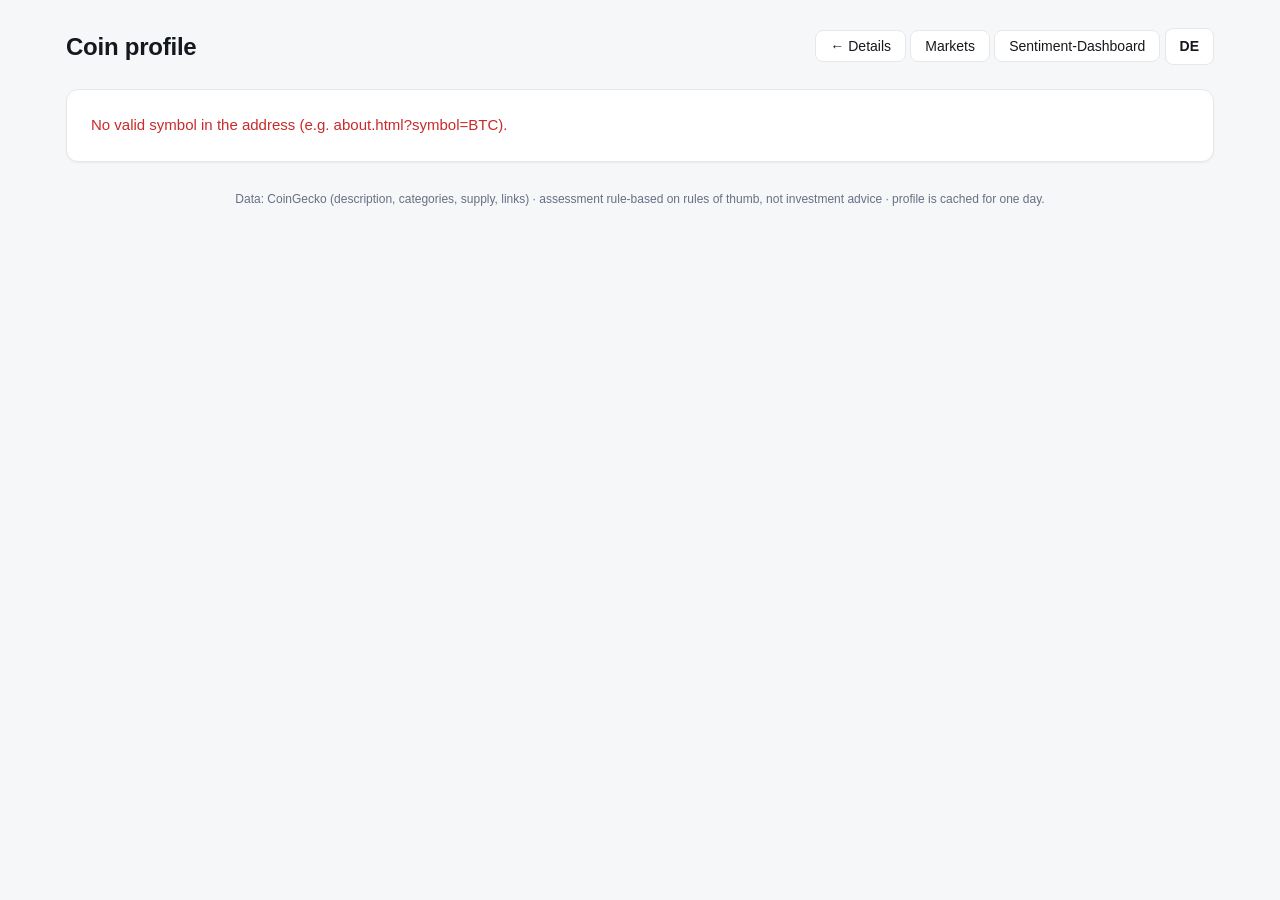
==== web/about.html @ b50cf3f0 "Add English UI alongside German - web/i18n.js: language from ?lang, localStorage or browser, DE/EN s" ====
<!doctype html>
<html lang="de">
<head>
<meta charset="utf-8">
<meta name="viewport" content="width=device-width, initial-scale=1">
<title>Coin-Profil</title>
<link rel="stylesheet" href="base.css">
<script src="i18n.js"></script>
<style>
  .card { padding: 20px 24px; margin-bottom: 20px; }
  .card h2 { margin: 0 0 10px; font-size: 17px; }
  .status { padding: 24px; color: var(--muted); }
  .status.error { color: var(--down); }

  .profile-head { display: flex; gap: 16px; align-items: center; flex-wrap: wrap; }
  .profile-head img { width: 56px; height: 56px; border-radius: 50%; }
  .profile-head .name { font-size: 22px; font-weight: 700; }
  .profile-head .kind { color: var(--muted); }
  .profile-head .risk-box { margin-left: auto; text-align: right; }
  .risk-badge { display: inline-block; padding: 3px 10px; border-radius: 999px; font-weight: 700; font-size: 14px;
    background: var(--neutral-bg); color: var(--neutral); }
  .risk-moderat { background: color-mix(in srgb, var(--up) 14%, transparent); color: var(--up); }
  .risk-erhöht { background: var(--hot-bg); color: var(--hot); }
  .risk-hoch { background: color-mix(in srgb, var(--down) 14%, transparent); color: var(--down); }
  .risk-sehr-hoch { background: var(--down); color: var(--card); }
  .risk-stable { background: var(--cold-bg); color: var(--cold); }
  .summary { margin-top: 14px; }
  .summary p { margin: 0 0 6px; }
  .cats { list-style: none; margin: 12px 0 0; padding: 0; display: grid; grid-template-columns: 1fr 1fr; gap: 8px 28px; }
  .cats li { font-size: 14px; }
  .cats b { font-weight: 600; }
  .cats .orig { color: var(--muted); font-size: 12px; }
  .cats .text { color: var(--muted); font-size: 13px; }
  .chips { display: flex; flex-wrap: wrap; gap: 6px; margin-top: 10px; }
  .chip { font-size: 12px; padding: 2px 8px; border-radius: 999px; background: var(--neutral-bg); color: var(--muted); }
  .notice { margin-top: 14px; padding: 10px 12px; border-radius: 8px; border-left: 4px solid var(--hot); background: var(--hot-bg); font-size: 14px; }

  .assess-text { margin: 4px 0 0; }
  .cols { display: grid; grid-template-columns: 1fr 1fr; gap: 12px 28px; margin-top: 14px; }
  .cols ul { list-style: none; margin: 4px 0 0; padding: 0; font-size: 14px; }
  .cols li { position: relative; padding: 4px 0 4px 18px; }
  .cols li::before { position: absolute; left: 0; font-weight: 700; }
  .cols .pro li::before { content: "+"; color: var(--up); }
  .cols .contra li::before { content: "−"; color: var(--down); }
  .cols .notes li::before { content: "•"; color: var(--muted); }
  .cols li.none { color: var(--muted); padding-left: 0; }
  .cols li.none::before { content: none; }
  .foot { color: var(--muted); font-size: 12px; margin-top: 12px; }

  .market { display: flex; gap: 12px 32px; flex-wrap: wrap; align-items: baseline; }
  .market .big { font-size: 24px; font-weight: 700; }
  .market .act { font-weight: 700; }
  .act-buy { color: var(--up); }
  .act-sell { color: var(--down); }
  .tone-hot { color: var(--hot); }
  .tone-cold { color: var(--cold); }
  .tone-neutral { color: var(--neutral); }

  .desc p { margin: 0 0 10px; }
  .desc .lang-note { color: var(--muted); font-size: 13px; margin-bottom: 10px; }
  .desc .lang-note a { color: inherit; }

  .facts { display: grid; grid-template-columns: repeat(auto-fill, minmax(200px, 1fr)); gap: 14px 24px; }
  .fact .val { font-weight: 600; margin-top: 2px; }
  .fact .det { color: var(--muted); font-size: 12px; }
  .links { display: flex; flex-wrap: wrap; gap: 8px; margin-top: 18px; }

  @media (max-width: 720px) {
    .card { padding: 16px; }
    .cats, .cols { grid-template-columns: 1fr; }
    .profile-head .risk-box { margin-left: 0; text-align: left; }
  }
</style>
</head>
<body>
<main>
  <header>
    <div>
      <h1 id="title">Coin-Profil</h1>
      <div class="sub" id="updated">Lade Daten …</div>
    </div>
    <nav class="actions">
      <a class="navlink" id="back" href="coin.html">← Details</a>
      <a class="navlink" href="markets.html">Marktübersicht</a>
      <a class="navlink" href="./">Sentiment-Dashboard</a>
    </nav>
  </header>

  <div id="content"><section class="card status">Lade Profil …</section></div>

  <footer>Daten: CoinGecko (Beschreibung, Kategorien, Angebot, Links) · Einschätzung regelbasiert nach Erfahrungswerten,
    keine Anlageberatung · Profil wird einen Tag zwischengespeichert.</footer>
</main>

<script src="format.js"></script>
<script src="tips.js"></script>
<script>
addStatic({
  "Coin-Profil": "Coin profile", "Lade Daten …": "Loading data …", "Marktübersicht": "Markets", "Lade Profil …": "Loading profile …",
  "Daten: CoinGecko (Beschreibung, Kategorien, Angebot, Links) · Einschätzung regelbasiert nach Erfahrungswerten, keine Anlageberatung · Profil wird einen Tag zwischengespeichert.":
    "Data: CoinGecko (description, categories, supply, links) · assessment rule-based on rules of thumb, not investment advice · profile is cached for one day.",
});
// $, esc, dash, pct, change, usd, usd6, signed, tone kommen aus format.js; tipAttr aus tips.js
const params = new URLSearchParams(location.search);
const symbol = (params.get("symbol") || "").toUpperCase();
const coinId = params.get("id") || "";
const MAIN_SYMBOLS = ["BTC", "ETH", "SOL"];  // wie SYMBOLS in server.py
const query = "symbol=" + encodeURIComponent(symbol) + (coinId ? "&id=" + encodeURIComponent(coinId) : "");
$("back").href = "coin.html?" + query;

// Mengen kompakt, z. B. 766,8 Mio.
const amount = (v) => {
  if (v == null) return dash;
  const [div, unit] = v >= 1e12 ? [1e12, L(" Bio.", "T")] : v >= 1e9 ? [1e9, L(" Mrd.", "B")] : v >= 1e6 ? [1e6, L(" Mio.", "M")] : [1, ""];
  return (v / div).toLocaleString(LOCALE, { maximumFractionDigits: div === 1 ? 0 : 2 }) + unit;
};
const date = (s) => s ? new Date(s).toLocaleDateString(LOCALE, { day: "numeric", month: "short", year: "numeric" }) : "";
const list = (items, empty = L("nichts Ausgeprägtes", "nothing pronounced")) =>
  items.length ? items.map((x) => `<li>${esc(x)}</li>`).join("") : `<li class="none">${empty}</li>`;

function fact(label, val, det = "", tip = "") {
  return `<div class="fact"><div class="label"><span${tipAttr(tip)}>${label}</span></div>`
    + `<div class="val">${val}</div>${det ? `<div class="det">${det}</div>` : ""}</div>`;
}

// --- Abschnitte ------------------------------------------------------------

function profileCard(p) {
  const a = p.assessment;
  const explained = p.categories.filter((c) => c.text);
  const other = p.categories.filter((c) => !c.text);
  const catNames = p.categories.map((c) => c.label);
  const kind = p.type.label;
  const short = EN
    ? `${esc(p.name)} is ${/^[aeiou]/i.test(kind) ? "an" : "a"} ${esc(kind.charAt(0).toLowerCase() + kind.slice(1))}${catNames.length
        ? ` in the areas of ${esc(catNames.slice(0, 4).join(", "))}` : ""}. ${esc(p.type.text)}`
    : `${esc(p.name)} ist ein ${esc(kind.replace(/^(Nativer|Abgeleiteter)/, (m) => m.toLowerCase()))}${catNames.length
        ? ` aus den Bereichen ${esc(catNames.slice(0, 4).join(", "))}` : ""}. ${esc(p.type.text)}`;
  return `
    <section class="card">
      <div class="profile-head">
        ${p.image ? `<img src="${esc(p.image)}" alt="">` : ""}
        <div>
          <div class="name">${esc(p.name)} <span class="muted">${esc(p.symbol)}</span></div>
          <div class="kind">${esc(p.type.label)}${p.facts.rank ? ` · ${L("Rang", "Rank")} ${p.facts.rank}` : ""}</div>
        </div>
        <div class="risk-box">
          <div class="label"><span${tipAttr("risk")}>${L("Risiko", "Risk")}</span></div>
          <span class="risk-badge risk-${esc(a.risk.key)}">${esc(a.risk.label)}</span>
        </div>
      </div>
      <div class="summary">
        <p><b>${L("Kurz gesagt:", "In short:")}</b> ${short}</p>
      </div>
      ${explained.length ? `<div class="label" style="margin-top:14px">${L("Kategorien – was der Coin macht", "Categories – what the coin does")}</div>
        <ul class="cats">${explained.map((c) => `<li><b>${esc(c.label)}</b>${c.label !== c.name
          ? ` <span class="orig">(${esc(c.name)})</span>` : ""}<div class="text">${esc(c.text)}</div></li>`).join("")}</ul>` : ""}
      ${other.length ? `<div class="chips">${other.map((c) => `<span class="chip">${esc(c.name)}</span>`).join("")}</div>` : ""}
      ${p.facts.notice ? `<div class="notice"><b>${L("Hinweis von CoinGecko:", "Notice from CoinGecko:")}</b> ${esc(p.facts.notice)}</div>` : ""}
    </section>`;
}

function assessmentCard(p) {
  const a = p.assessment;
  return `
    <section class="card">
      <h2>${L(`Wie ist ${esc(p.name)} einzuschätzen?`, `How to assess ${esc(p.name)}?`)}</h2>
      <div><span class="risk-badge risk-${esc(a.risk.key)}">${L("Risiko", "Risk")} ${esc(a.risk.label)}</span></div>
      <p class="assess-text">${esc(a.risk.text)}</p>
      <div class="cols">
        <div class="pro"><div class="label">${L("Stärken", "Strengths")}</div><ul>${list(a.pro)}</ul></div>
        <div class="contra"><div class="label">${L("Risiken", "Risks")}</div><ul>${list(a.contra)}</ul></div>
      </div>
      ${a.notes.length ? `<div class="cols"><div class="notes"><div class="label">${L("Gut zu wissen", "Good to know")}</div><ul>${list(a.notes)}</ul></div></div>` : ""}
      <div class="foot">${L(`Regelbasiert aus Größe, Art des Coins, Angebot und Verwässerung, Handel und Kursgeschichte.
        Bewertet nicht die Technik oder das Team – dafür Whitepaper und Website lesen. Keine Anlageberatung.`,
        `Rule-based from size, type of coin, supply and dilution, trading and price history.
        Does not rate the technology or the team – read the whitepaper and website for that. Not investment advice.`)}</div>
    </section>`;
}

function marketCard(c) {
  const s = c.situation;
  return `
    <section class="card">
      <h2>${L("Aktuelle Marktlage", "Current market situation")}</h2>
      <div class="market">
        <div><div class="label"><span${tipAttr("score")}>${L("Überhitzungs-Score", "Overheating score")}</span></div>
          <span class="big">${signed(c.score)}</span> <span class="${tone(c.score)}">${esc(c.verdict)}</span></div>
        ${s ? `<div><div class="label"><span${tipAttr("situation")}>${L("Lage", "Situation")}</span></div>${esc(s.title)}</div>` : ""}
        ${s && s.action ? `<div><div class="label"><span${tipAttr("action")}>${L("Empfehlung", "Suggestion")}</span></div>
          <span class="act act-${esc(s.action_tone || "wait")}">${esc(s.action)}</span></div>` : ""}
      </div>
      ${s ? `<p class="assess-text">${esc(s.summary)}</p>` : ""}
      <div class="foot">${L("Kurzfristige Stimmung, unabhängig von der Einschätzung oben.", "Short-term sentiment, independent of the assessment above.")}
        <a href="coin.html?${query}">${L("Chart, Signale und Begründung auf der Detailseite →", "Chart, signals and reasoning on the detail page →")}</a></div>
    </section>`;
}

function descriptionCard(p) {
  const d = p.description;
  if (!d.paragraphs.length) return "";
  const text = d.paragraphs.join("\n\n");
  // Google Übersetzer nimmt den Text per URL; sehr lange Beschreibungen kürzen
  const translate = "https://translate.google.com/?sl=en&tl=de&op=translate&text=" + encodeURIComponent(text.slice(0, 4500));
  return `
    <section class="card desc">
      <h2>${L("Was ist", "What is")} ${esc(p.name)}?</h2>
      ${d.lang === "en" && !EN ? `<div class="lang-note">Die Projektbeschreibung gibt es bei CoinGecko nur auf Englisch.
        <a href="${esc(translate)}" target="_blank" rel="noopener noreferrer">Im Google Übersetzer auf Deutsch lesen →</a></div>` : ""}
      ${d.paragraphs.map((x) => `<p lang="${esc(d.lang)}">${esc(x)}</p>`).join("")}
    </section>`;
}

function factsCard(p) {
  const f = p.facts, l = p.links;
  const inCirc = f.max_supply ? f.circulating_supply / f.max_supply : f.total_supply ? f.circulating_supply / f.total_supply : null;
  const tiles = [
    fact("Blockchain", f.platform ? `${L("Token auf", "Token on")} ${esc(f.platform)}` : L("eigene Blockchain", "own blockchain"),
      f.chains > 1 ? L(`auf ${f.chains} Chains verfügbar`, `available on ${f.chains} chains`) : ""),
    f.genesis_date ? fact("Start", date(f.genesis_date), L(`vor ${Math.floor(f.age_days / 365)} Jahren`, `${Math.floor(f.age_days / 365)} years ago`)) : "",
    f.hashing_algorithm ? fact(L("Algorithmus", "Algorithm"), esc(f.hashing_algorithm)) : "",
    f.block_time_minutes ? fact(L("Blockzeit", "Block time"), `${String(f.block_time_minutes).replace(".", DEC)} min`) : "",
    fact(L("Marktkapitalisierung", "Market cap"), usd6(f.market_cap), f.rank ? `${L("Rang", "Rank")} ${f.rank}` : "", "mcap"),
    f.fdv ? fact(L("Voll verwässert (FDV)", "Fully diluted (FDV)"), usd6(f.fdv), f.mc_fdv != null ? `${L("Marktkap.", "Market cap")} = ${Math.round(f.mc_fdv * 100)}${PCT} ${L("davon", "of it")}` : "", "fdv") : "",
    fact(L("Im Umlauf", "Circulating"), amount(f.circulating_supply),
      inCirc != null ? `${Math.round(inCirc * 100)}${PCT} ${L("der", "of")} ${f.max_supply ? L("Höchstmenge", "max supply") : L("Gesamtmenge", "total supply")}` : "", "supply"),
    fact(L("Höchstmenge", "Max supply"), f.max_supply ? amount(f.max_supply) : L("keine Obergrenze", "no cap"),
      f.total_supply ? `${L("bisher geschaffen", "created so far")}: ${amount(f.total_supply)}` : "", "supply"),
    fact(L("Volumen 24 h", "Volume 24 h"), usd6(f.volume_24h), f.turnover != null ? `${L("Umschlag", "Turnover")} ${pct(f.turnover).replace("+", "")} ${L("der Marktkap.", "of market cap")}` : "", "volume"),
    f.tvl ? fact(L("Gebundenes Kapital (TVL)", "Total value locked (TVL)"), usd6(f.tvl)) : "",
    f.ath ? fact(L("Allzeithoch", "All-time high"), usd(f.ath), `${f.ath_change != null ? change(f.ath_change) + " · " : ""}${date(f.ath_date)}`, "ath") : "",
    f.atl ? fact(L("Allzeittief", "All-time low"), usd(f.atl), `${f.atl_change != null ? change(f.atl_change) + " · " : ""}${date(f.atl_date)}`, "atl") : "",
    f.change_1y != null ? fact(L("1 Jahr", "1 year"), change(f.change_1y)) : "",
    f.country ? fact(L("Herkunft", "Origin"), esc(f.country)) : "",
    f.watchlists ? fact(L("Auf Watchlists", "On watchlists"), amount(f.watchlists), f.votes_up != null ? `${Math.round(f.votes_up * 100)}${PCT} ${L("positive Stimmen", "positive votes")}` : "", "watchlists") : "",
  ].filter(Boolean).join("");
  const link = (url, label) => url ? `<a class="navlink" href="${esc(url)}" target="_blank" rel="noopener noreferrer">${label}</a>` : "";
  return `
    <section class="card">
      <h2>${L(`Was ${esc(p.name)} hat – Fakten`, `${esc(p.name)} – facts`)}</h2>
      <div class="facts">${tiles}</div>
      <div class="links">${[link(l.homepage, "Website"), link(l.whitepaper, "Whitepaper"), link(l.github, "GitHub"),
        link(l.explorer, "Explorer"), link(l.twitter, "X / Twitter"), link(l.reddit, "Reddit"), link(l.coingecko, "CoinGecko")].join("")}</div>
    </section>`;
}

// --- Laden -------------------------------------------------------------------

let profile = null, market = null;

function render() {
  if (!profile) return;
  $("content").innerHTML = profileCard(profile) + assessmentCard(profile)
    + (market ? marketCard(market) : "") + descriptionCard(profile) + factsCard(profile);
}

function showRateLimit(retryIn) {
  let left = retryIn;
  const draw = () => {
    $("content").innerHTML = `<section class="card status">${L("CoinGecko-Limit erreicht (kostenlose API ohne Key). Neuer Versuch in", "CoinGecko limit reached (free API without key). Retrying in")} ${left} s …</section>`;
  };
  draw();
  const timer = setInterval(() => {
    left -= 1;
    if (left > 0) { draw(); return; }
    clearInterval(timer);
    loadProfile();
  }, 1000);
}

async function loadProfile() {
  try {
    const res = await fetch("api/coin-info?" + query);
    const p = await res.json();
    if (!res.ok) throw Object.assign(new Error(p.error || "HTTP " + res.status), { retryIn: p.retry_in });
    profile = p;
    document.title = `${p.name} – ${L("Profil", "Profile")}`;
    $("title").textContent = `${L("Über", "About")} ${p.name}`;
    $("updated").textContent = L("Profil-Stand: ", "Profile as of: ") + new Date(p.updated).toLocaleString(LOCALE);
    render();
  } catch (e) {
    if (e.retryIn) { showRateLimit(e.retryIn); return; }
    $("content").innerHTML = `<section class="card status error">${L(`Profil für ${esc(symbol)} konnte nicht geladen werden (${esc(e.message)}). Läuft server.py?`, `Profile for ${esc(symbol)} could not be loaded (${esc(e.message)}). Is server.py running?`)}</section>`;
    $("updated").textContent = "";
  }
}

// Marktlage wie auf der Detailseite (der Server hat sie meist schon im Cache); ohne sie fehlt nur der Abschnitt
async function loadMarket() {
  try {
    if (MAIN_SYMBOLS.includes(symbol)) {
      const res = await fetch("api/sentiment");
      if (!res.ok) return;
      market = (await res.json()).coins.find((c) => c.symbol === symbol) || null;
    } else {
      const res = await fetch("api/coin?" + query);
      if (!res.ok) return;
      market = await res.json();
    }
    render();
  } catch (e) { /* ohne Marktlage weiter */ }
}

if (!/^[A-Z0-9]{1,15}$/.test(symbol)) {
  $("content").innerHTML = `<section class="card status error">${L("Kein gültiges Symbol in der Adresse (z. B. about.html?symbol=BTC).", "No valid symbol in the address (e.g. about.html?symbol=BTC).")}</section>`;
  $("updated").textContent = "";
} else {
  loadProfile();
  loadMarket();
}
</script>
</body>
</html>
---- web/base.css ----
/* Gemeinsame Styles für Dashboard (index.html) und Marktübersicht (markets.html) */

:root {
  --bg: #f6f7f9;
  --card: #ffffff;
  --text: #15181d;
  --muted: #667085;
  --border: #e4e7ec;
  --track: #eef0f3;
  --row-hover: #f8f9fb;
  --hot: #d9480f;
  --hot-bg: #fff1e8;
  --cold: #1c7ed6;
  --cold-bg: #e7f2fd;
  --neutral: #868e96;
  --neutral-bg: #f1f3f5;
  --up: #2b8a3e;
  --down: #c92a2a;
  --shadow: 0 1px 2px rgba(16, 24, 40, .05);
}
@media (prefers-color-scheme: dark) {
  :root {
    --bg: #0f1115;
    --card: #171a21;
    --text: #e8eaed;
    --muted: #8b93a1;
    --border: #262b35;
    --track: #222731;
    --row-hover: #1d212a;
    --hot: #ff8a4c;
    --hot-bg: #3a2216;
    --cold: #5aa9f0;
    --cold-bg: #15283b;
    --neutral: #8b93a1;
    --neutral-bg: #222731;
    --up: #51cf66;
    --down: #ff6b6b;
    --shadow: none;
  }
}

* { box-sizing: border-box; }
body {
  margin: 0;
  background: var(--bg);
  color: var(--text);
  font: 15px/1.5 -apple-system, BlinkMacSystemFont, "Segoe UI", Roboto, sans-serif;
  font-variant-numeric: tabular-nums;
}
main { max-width: 1180px; margin: 0 auto; padding: 28px 16px 48px; }

header { display: flex; align-items: flex-end; justify-content: space-between; gap: 16px; flex-wrap: wrap; margin-bottom: 24px; }
h1 { margin: 0; font-size: 24px; letter-spacing: -.01em; }
.sub { color: var(--muted); font-size: 13px; }
/* Farbklassen für Zahlen (format.js): steigend, fallend, fehlend */
.up { color: var(--up); }
.down { color: var(--down); }
.muted { color: var(--muted); }

button, .navlink {
  font: inherit; font-size: 14px; color: var(--text); text-decoration: none; background: var(--card);
  border: 1px solid var(--border); border-radius: 8px; padding: 7px 14px; cursor: pointer;
}
button:hover:not(:disabled), .navlink:hover { border-color: var(--muted); }
button:disabled { opacity: .5; cursor: default; }

.card { background: var(--card); border: 1px solid var(--border); border-radius: 12px; box-shadow: var(--shadow); }
.label { color: var(--muted); font-size: 12px; text-transform: uppercase; letter-spacing: .05em; }

footer { color: var(--muted); font-size: 12px; margin-top: 28px; text-align: center; }

/* Tooltips (tips.js) */
[data-tip] { cursor: help; text-decoration: underline dotted; text-decoration-color: var(--border);
  text-underline-offset: 3px; }
[data-tip]:hover, [data-tip]:focus { text-decoration-color: var(--muted); outline: none; }
#tip {
  position: fixed; z-index: 10; max-width: 300px; padding: 8px 11px; border-radius: 8px; white-space: pre-line;
  background: var(--text); color: var(--bg); font-size: 13px; line-height: 1.45;
  text-transform: none; letter-spacing: normal; font-weight: 400;
  box-shadow: 0 4px 16px rgba(0, 0, 0, .18); pointer-events: none;
  opacity: 0; transition: opacity .12s;
}
#tip.show { opacity: 1; }

/* Watchlist-Stern (watchlist.js) */
button.star { border: 0; background: none; padding: 0 4px; font-size: 18px; line-height: 1; color: var(--muted); cursor: pointer; }
button.star:hover:not(:disabled) { color: #e8a317; }
button.star.on { color: #e8a317; }
button.star:disabled { opacity: 1; cursor: default; }

/* Sprachumschalter (i18n.js) */
.lang-switch { font-weight: 600; min-width: 42px; }
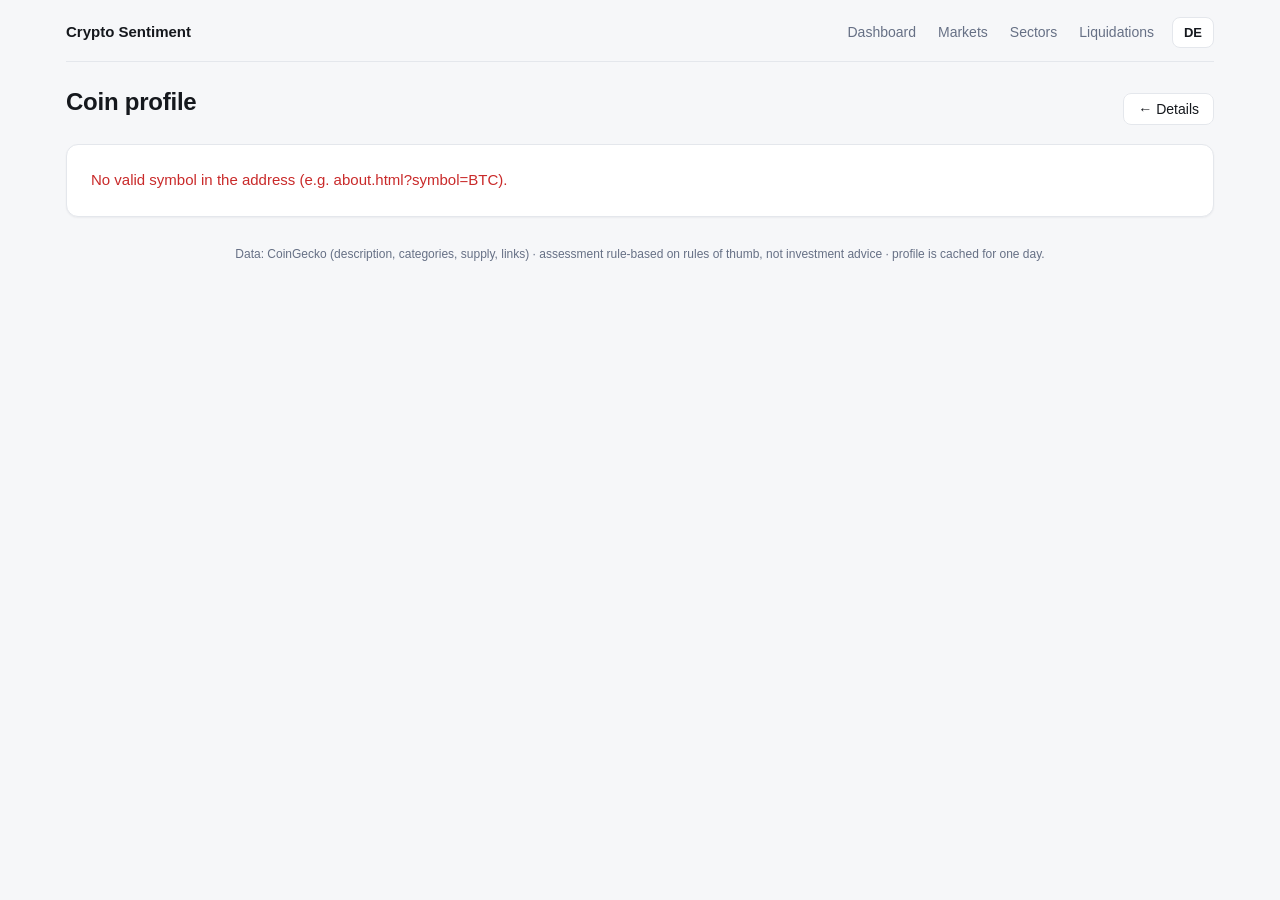
==== commit 7385adb6: "Add shared top navigation with mobile menu Replace the per-page link buttons in the header with one " ====
--- a/web/about.html
+++ b/web/about.html
@@ -6,6 +6,7 @@
 <title>Coin-Profil</title>
 <link rel="stylesheet" href="base.css">
 <script src="i18n.js"></script>
+<script src="nav.js"></script>
 <style>
   .card { padding: 20px 24px; margin-bottom: 20px; }
   .card h2 { margin: 0 0 10px; font-size: 17px; }
@@ -81,8 +82,6 @@
     </div>
     <nav class="actions">
       <a class="navlink" id="back" href="coin.html">← Details</a>
-      <a class="navlink" href="markets.html">Marktübersicht</a>
-      <a class="navlink" href="./">Sentiment-Dashboard</a>
     </nav>
   </header>
 
--- a/web/base.css
+++ b/web/base.css
@@ -88,5 +88,28 @@
 button.star.on { color: #e8a317; }
 button.star:disabled { opacity: 1; cursor: default; }
 
-/* Sprachumschalter (i18n.js) */
-.lang-switch { font-weight: 600; min-width: 42px; }
+/* Gemeinsame Navigationsleiste (nav.js) */
+.topbar { position: relative; display: flex; align-items: center; gap: 8px; margin: -12px 0 22px;
+  padding-bottom: 12px; border-bottom: 1px solid var(--border); }
+.topbar .brand { font-weight: 700; color: var(--text); text-decoration: none; margin-right: auto; white-space: nowrap; }
+.topnav { display: flex; gap: 2px; }
+.topnav a { color: var(--muted); text-decoration: none; font-size: 14px; padding: 6px 10px; border-radius: 8px; white-space: nowrap; }
+.topnav a:hover { color: var(--text); background: var(--card); }
+.topnav a.on { color: var(--text); font-weight: 600; background: var(--card); box-shadow: inset 0 0 0 1px var(--border); }
+.lang-switch { font-weight: 600; min-width: 42px; padding: 5px 10px; font-size: 13px; }
+.menu-btn { display: none; padding: 4px 11px; font-size: 18px; line-height: 1.2; min-width: 42px; }
+
+@media (max-width: 640px) {
+  main { padding-top: 20px; }
+  .topbar { margin-top: -8px; margin-bottom: 16px; }
+  .menu-btn { display: inline-block; }
+  /* Seiten als Aufklapp-Menü unter der Leiste */
+  .topnav { display: none; position: absolute; z-index: 20; top: calc(100% + 6px); right: 0; min-width: 200px;
+    flex-direction: column; gap: 2px; padding: 6px; background: var(--card); border: 1px solid var(--border);
+    border-radius: 12px; box-shadow: var(--shadow), 0 8px 24px rgba(0, 0, 0, .15); }
+  .topbar.open .topnav { display: flex; }
+  .topnav a { font-size: 16px; padding: 10px 12px; }
+  .topnav a.on { box-shadow: none; background: var(--bg); }
+  header { margin-bottom: 18px; gap: 10px; }
+  h1 { font-size: 21px; }
+}
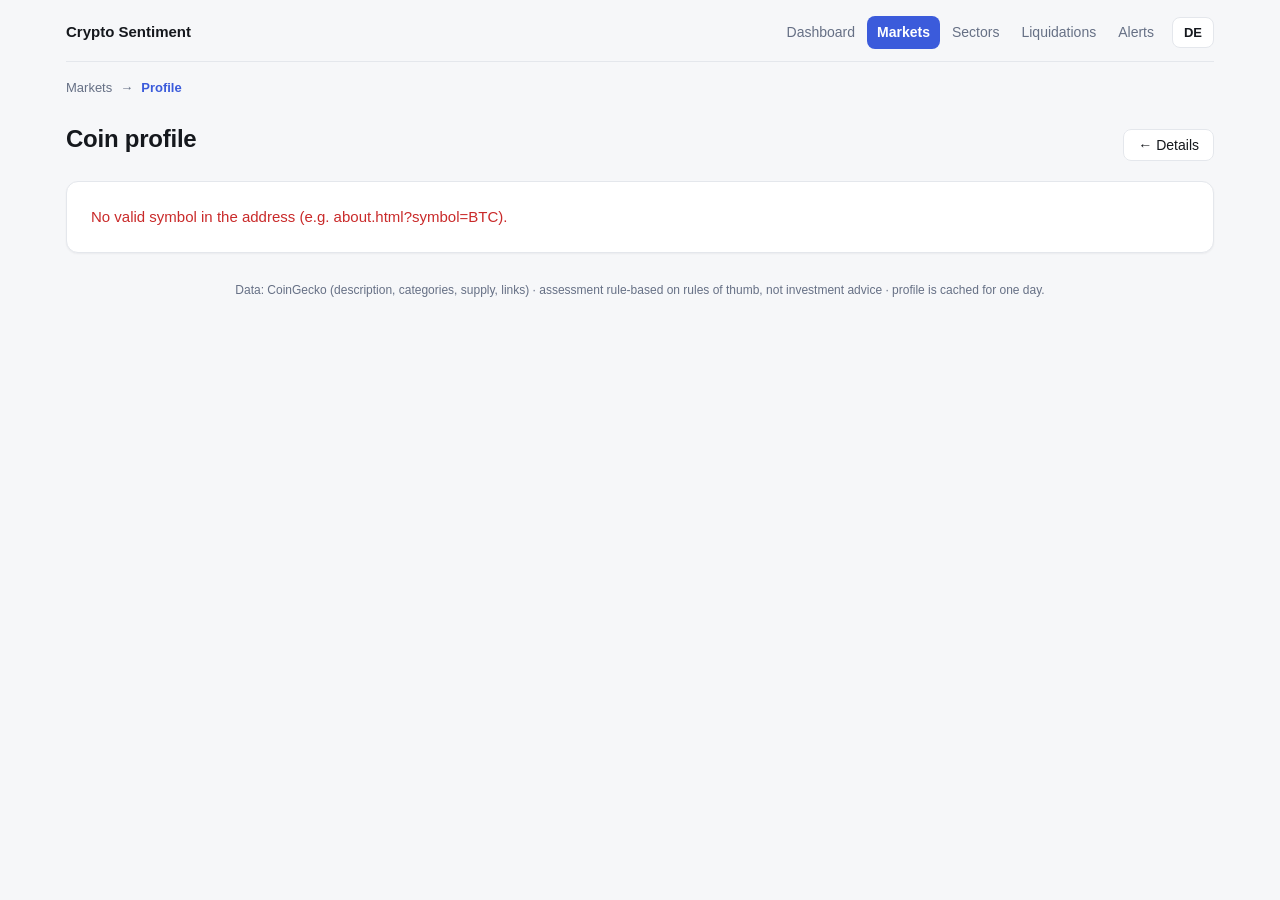
==== commit f49fc1c2: "Add breadcrumbs to coin detail and profile pages Co-Authored-By: Claude Opus 5.5 <noreply@anthropic." ====
--- a/web/about.html
+++ b/web/about.html
@@ -106,6 +106,13 @@
 const MAIN_SYMBOLS = ["BTC", "ETH", "SOL"];  // wie SYMBOLS in server.py
 const query = "symbol=" + encodeURIComponent(symbol) + (coinId ? "&id=" + encodeURIComponent(coinId) : "");
 $("back").href = "coin.html?" + query;
+// Breadcrumbs: Märkte → Coin → Profil (setBreadcrumb in nav.js)
+const setAboutCrumbs = (name) => setBreadcrumb([
+  { label: L("Märkte", "Markets"), href: "markets.html" },
+  ...(symbol ? [{ label: name || symbol, href: "coin.html?" + query }] : []),
+  { label: L("Profil", "Profile") },
+]);
+setAboutCrumbs();
 
 // Mengen kompakt, z. B. 766,8 Mio.
 const amount = (v) => {
@@ -276,6 +283,7 @@
     profile = p;
     document.title = `${p.name} – ${L("Profil", "Profile")}`;
     $("title").textContent = `${L("Über", "About")} ${p.name}`;
+    setAboutCrumbs(p.name);
     $("updated").textContent = L("Profil-Stand: ", "Profile as of: ") + new Date(p.updated).toLocaleString(LOCALE);
     render();
   } catch (e) {
--- a/web/base.css
+++ b/web/base.css
@@ -16,6 +16,8 @@
   --neutral-bg: #f1f3f5;
   --up: #2b8a3e;
   --down: #c92a2a;
+  --accent: #3b5bdb;
+  --accent-text: #ffffff;
   --shadow: 0 1px 2px rgba(16, 24, 40, .05);
 }
 @media (prefers-color-scheme: dark) {
@@ -35,6 +37,8 @@
     --neutral-bg: #222731;
     --up: #51cf66;
     --down: #ff6b6b;
+    --accent: #5c7cfa;
+    --accent-text: #ffffff;
     --shadow: none;
   }
 }
@@ -95,7 +99,19 @@
 .topnav { display: flex; gap: 2px; }
 .topnav a { color: var(--muted); text-decoration: none; font-size: 14px; padding: 6px 10px; border-radius: 8px; white-space: nowrap; }
 .topnav a:hover { color: var(--text); background: var(--card); }
-.topnav a.on { color: var(--text); font-weight: 600; background: var(--card); box-shadow: inset 0 0 0 1px var(--border); }
+/* Aktiver Bereich: farbig gefüllt, damit auf den ersten Blick klar ist, wo man ist */
+.topnav a.on { color: var(--accent-text); font-weight: 600; background: var(--accent); }
+.topnav a.on:hover { color: var(--accent-text); background: var(--accent); }
+/* Breadcrumbs auf Detailseiten (setBreadcrumb in nav.js), kleben oben beim Scrollen */
+.crumbs { position: sticky; top: 0; z-index: 8; margin: -14px -16px 14px; padding: 8px 16px;
+  background: var(--bg); border-bottom: 1px solid transparent; font-size: 13px; }
+.crumbs ol { display: flex; flex-wrap: wrap; align-items: center; margin: 0; padding: 0; list-style: none; }
+.crumbs li { display: flex; align-items: center; min-width: 0; }
+.crumbs li + li::before { content: "→"; color: var(--muted); margin: 0 8px; }
+.crumbs a { color: var(--muted); text-decoration: none; white-space: nowrap; overflow: hidden; text-overflow: ellipsis; }
+.crumbs a:hover { color: var(--text); text-decoration: underline; }
+.crumbs a[aria-current] { color: var(--accent); font-weight: 600; }
+main > section[id] { scroll-margin-top: 48px; }
 .lang-switch { font-weight: 600; min-width: 42px; padding: 5px 10px; font-size: 13px; }
 .menu-btn { display: none; padding: 4px 11px; font-size: 18px; line-height: 1.2; min-width: 42px; }
 
@@ -109,7 +125,6 @@
     border-radius: 12px; box-shadow: var(--shadow), 0 8px 24px rgba(0, 0, 0, .15); }
   .topbar.open .topnav { display: flex; }
   .topnav a { font-size: 16px; padding: 10px 12px; }
-  .topnav a.on { box-shadow: none; background: var(--bg); }
   header { margin-bottom: 18px; gap: 10px; }
   h1 { font-size: 21px; }
 }
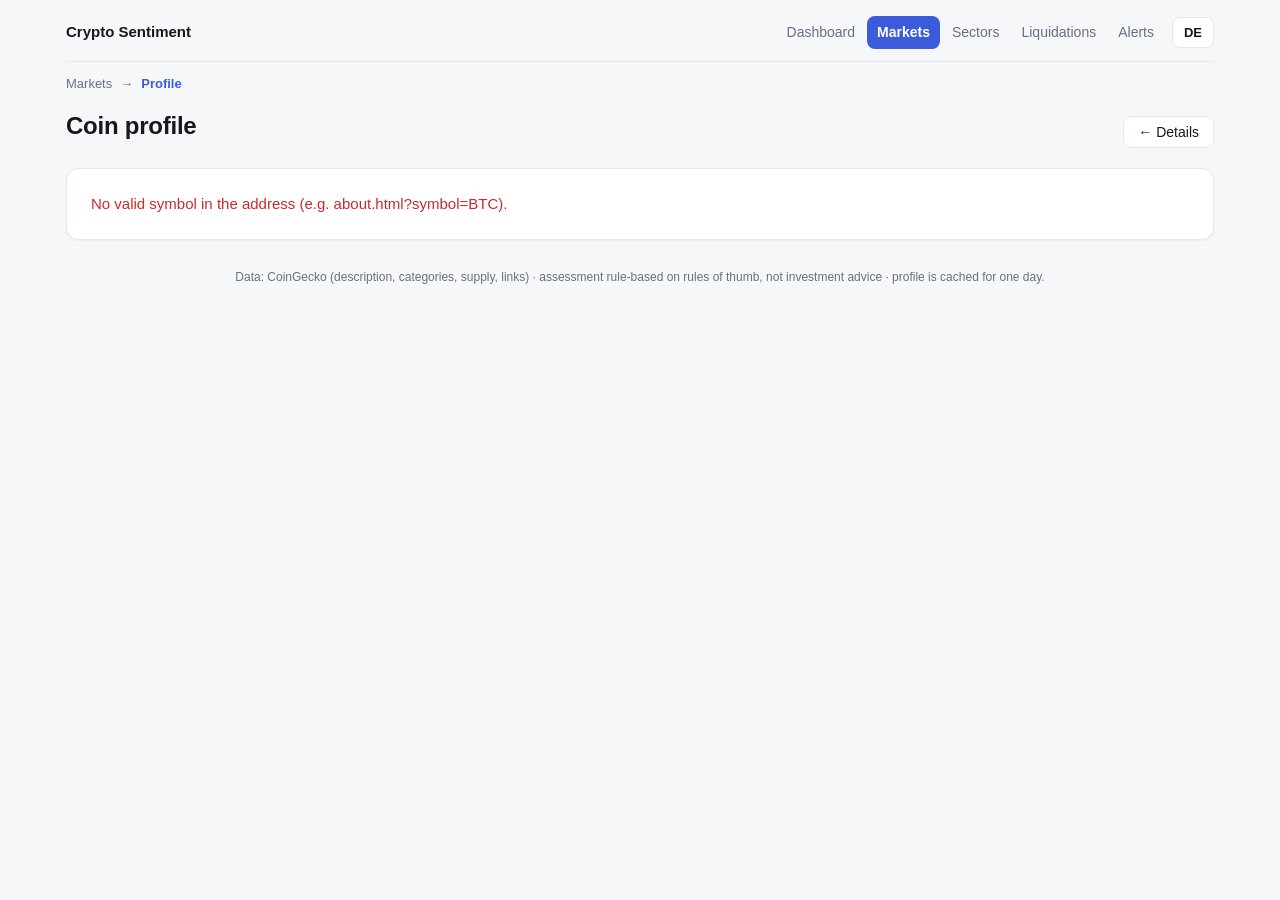
==== commit 60a74984: "Add page summaries, why-it-matters tips and mobile card views Co-Authored-By: Claude Opus 5.5 <norep" ====
--- a/web/about.html
+++ b/web/about.html
@@ -214,7 +214,9 @@
       <h2>${L("Was ist", "What is")} ${esc(p.name)}?</h2>
       ${d.lang === "en" && !EN ? `<div class="lang-note">Die Projektbeschreibung gibt es bei CoinGecko nur auf Englisch.
         <a href="${esc(translate)}" target="_blank" rel="noopener noreferrer">Im Google Übersetzer auf Deutsch lesen →</a></div>` : ""}
-      ${d.paragraphs.map((x) => `<p lang="${esc(d.lang)}">${esc(x)}</p>`).join("")}
+      ${d.paragraphs.slice(0, 1).map((x) => `<p lang="${esc(d.lang)}">${esc(x)}</p>`).join("")}
+      ${d.paragraphs.length > 1 ? `<details class="fold"><summary>${L(`Weiterlesen (${d.paragraphs.length - 1} weitere Absätze)`, `Read more (${d.paragraphs.length - 1} more paragraphs)`)}</summary>
+        ${d.paragraphs.slice(1).map((x) => `<p lang="${esc(d.lang)}">${esc(x)}</p>`).join("")}</details>` : ""}
     </section>`;
 }
 
--- a/web/base.css
+++ b/web/base.css
@@ -92,6 +92,36 @@
 button.star.on { color: #e8a317; }
 button.star:disabled { opacity: 1; cursor: default; }
 
+/* „Warum wichtig?“-Knopf neben Überschriften (whyTip in tips.js) */
+.why-tip { display: inline-flex; align-items: center; gap: 4px; margin-left: 8px; padding: 1px 8px 1px 3px; border-radius: 10px;
+  font-size: 11px; font-weight: 500; letter-spacing: 0; text-transform: none; color: var(--muted); background: var(--track);
+  cursor: help; vertical-align: 1px; white-space: nowrap; }
+.why-tip > span[aria-hidden] { display: inline-grid; place-items: center; width: 14px; height: 14px; border-radius: 50%;
+  background: var(--muted); color: var(--card); font-size: 10px; font-weight: 700; }
+.why-tip:hover, .why-tip:focus { color: var(--text); outline: none; }
+@media (max-width: 640px) { .why-tip { padding: 1px 3px; } .why-l { display: none; } }
+
+/* Kurzfassung oben auf der Seite (renderBrief in format.js) */
+.brief { padding: 14px 18px; margin-bottom: 20px; border-left: 4px solid var(--neutral); }
+.brief[hidden] { display: none; }
+.brief-k { color: var(--muted); font-size: 11px; font-weight: 600; text-transform: uppercase; letter-spacing: .06em; }
+.brief-title { font-size: 17px; font-weight: 650; margin-top: 2px; }
+.brief-text { color: var(--muted); font-size: 14px; margin-top: 4px; }
+.brief-text b { color: var(--text); font-weight: 600; }
+.brief-act { margin-top: 8px; font-size: 14px; }
+.brief.t-buy { border-left-color: var(--up); }
+.brief.t-sell { border-left-color: var(--down); }
+.brief.t-hold { border-left-color: var(--cold); }
+.brief.t-wait { border-left-color: var(--hot); }
+
+/* Einklappbare Detailbereiche (<details class="fold">), standardmäßig zu */
+details.fold > summary { cursor: pointer; list-style: none; display: flex; align-items: center; gap: 8px;
+  color: var(--muted); font-size: 13px; font-weight: 600; padding: 6px 0; }
+details.fold > summary::-webkit-details-marker { display: none; }
+details.fold > summary::before { content: "▸"; transition: transform .15s; }
+details.fold[open] > summary::before { transform: rotate(90deg); }
+details.fold > summary:hover { color: var(--text); }
+
 /* Gemeinsame Navigationsleiste (nav.js) */
 .topbar { position: relative; display: flex; align-items: center; gap: 8px; margin: -12px 0 22px;
   padding-bottom: 12px; border-bottom: 1px solid var(--border); }
@@ -102,16 +132,14 @@
 /* Aktiver Bereich: farbig gefüllt, damit auf den ersten Blick klar ist, wo man ist */
 .topnav a.on { color: var(--accent-text); font-weight: 600; background: var(--accent); }
 .topnav a.on:hover { color: var(--accent-text); background: var(--accent); }
-/* Breadcrumbs auf Detailseiten (setBreadcrumb in nav.js), kleben oben beim Scrollen */
-.crumbs { position: sticky; top: 0; z-index: 8; margin: -14px -16px 14px; padding: 8px 16px;
-  background: var(--bg); border-bottom: 1px solid transparent; font-size: 13px; }
+/* Breadcrumbs auf Detailseiten (setBreadcrumb in nav.js) */
+.crumbs { margin: -10px 0 14px; font-size: 13px; }
 .crumbs ol { display: flex; flex-wrap: wrap; align-items: center; margin: 0; padding: 0; list-style: none; }
 .crumbs li { display: flex; align-items: center; min-width: 0; }
 .crumbs li + li::before { content: "→"; color: var(--muted); margin: 0 8px; }
-.crumbs a { color: var(--muted); text-decoration: none; white-space: nowrap; overflow: hidden; text-overflow: ellipsis; }
+.crumbs a, .crumbs span { color: var(--muted); text-decoration: none; white-space: nowrap; overflow: hidden; text-overflow: ellipsis; }
 .crumbs a:hover { color: var(--text); text-decoration: underline; }
-.crumbs a[aria-current] { color: var(--accent); font-weight: 600; }
-main > section[id] { scroll-margin-top: 48px; }
+.crumbs [aria-current] { color: var(--accent); font-weight: 600; }
 .lang-switch { font-weight: 600; min-width: 42px; padding: 5px 10px; font-size: 13px; }
 .menu-btn { display: none; padding: 4px 11px; font-size: 18px; line-height: 1.2; min-width: 42px; }
 
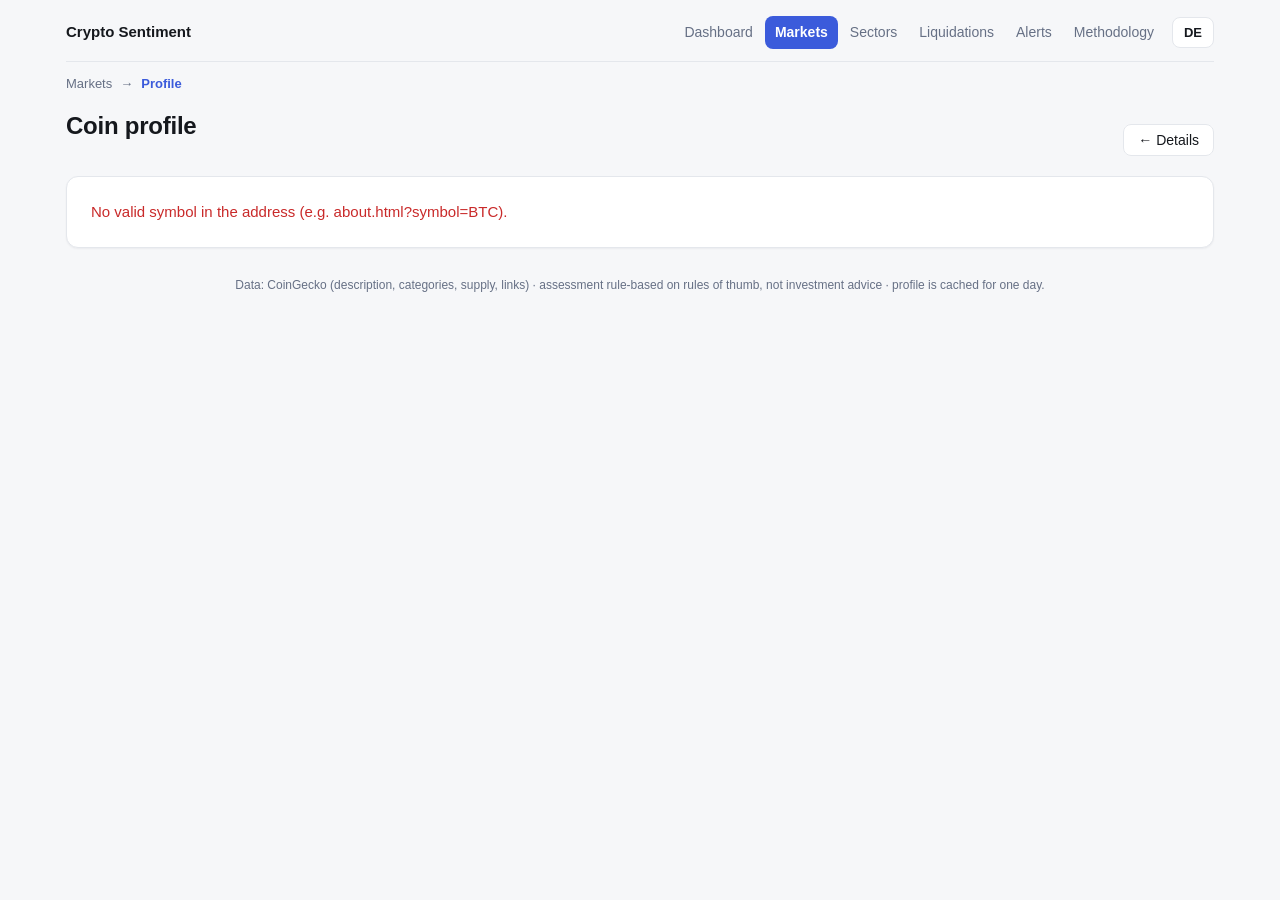
==== commit c6e28d9f: "Add data status per figure and methodology & data sources page - Every card shows source, state (liv" ====
--- a/web/about.html
+++ b/web/about.html
@@ -79,6 +79,7 @@
     <div>
       <h1 id="title">Coin-Profil</h1>
       <div class="sub" id="updated">Lade Daten …</div>
+      <div class="ds-line"><span class="ds" id="ds-profile"></span></div>
     </div>
     <nav class="actions">
       <a class="navlink" id="back" href="coin.html">← Details</a>
@@ -92,6 +93,7 @@
 </main>
 
 <script src="format.js"></script>
+<script src="datastatus.js"></script>
 <script src="tips.js"></script>
 <script>
 addStatic({
@@ -286,6 +288,7 @@
     document.title = `${p.name} – ${L("Profil", "Profile")}`;
     $("title").textContent = `${L("Über", "About")} ${p.name}`;
     setAboutCrumbs(p.name);
+    setDataStatus("ds-profile", { src: "CoinGecko", kind: "poll", at: p.fetched_at || p.updated, every: 86400 });
     $("updated").textContent = L("Profil-Stand: ", "Profile as of: ") + new Date(p.updated).toLocaleString(LOCALE);
     render();
   } catch (e) {
--- a/web/base.css
+++ b/web/base.css
@@ -101,6 +101,21 @@
 .why-tip:hover, .why-tip:focus { color: var(--text); outline: none; }
 @media (max-width: 640px) { .why-tip { padding: 1px 3px; } .why-l { display: none; } }
 
+/* Datenstatus (datastatus.js): Punkt + „Quelle · Zustand · Stand“ */
+.ds { display: inline-flex; align-items: center; gap: 6px; font-size: 11px; font-weight: 400; color: var(--muted);
+  letter-spacing: 0; text-transform: none; white-space: nowrap; cursor: help; }
+.ds i { flex: none; width: 7px; height: 7px; border-radius: 50%; background: var(--neutral); }
+.ds.st-live i { background: var(--up); animation: ds-blink 1.4s infinite; }
+.ds.st-ok i { background: var(--up); }
+.ds.st-late i { background: var(--hot); }
+.ds.st-late { color: var(--hot); }
+.ds.st-stale i { background: var(--down); }
+.ds.st-stale { color: var(--down); }
+.ds.st-na i { background: transparent; box-shadow: inset 0 0 0 1.5px var(--neutral); }
+@keyframes ds-blink { 50% { opacity: .3; } }
+.ds-line { display: flex; flex-wrap: wrap; gap: 4px 14px; margin-top: 8px; }
+@media (max-width: 640px) { .ds { white-space: normal; } }
+
 /* Kurzfassung oben auf der Seite (renderBrief in format.js) */
 .brief { padding: 14px 18px; margin-bottom: 20px; border-left: 4px solid var(--neutral); }
 .brief[hidden] { display: none; }
